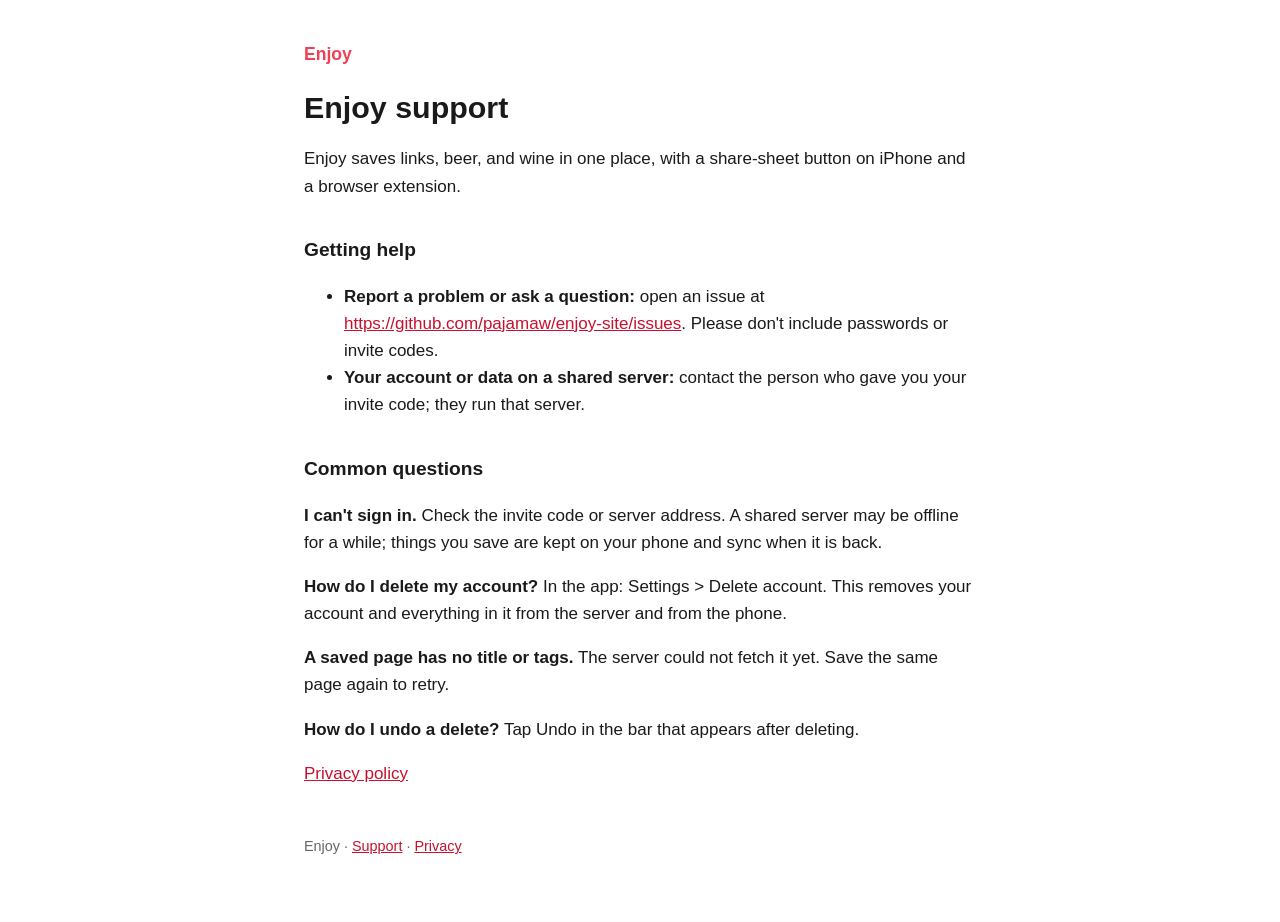
==== index.html @ d491ee85 "Enjoy support and privacy pages" ====
<!doctype html><html lang="en"><head><meta charset="utf-8"><meta name="viewport" content="width=device-width,initial-scale=1"><title>Enjoy support</title><link rel="stylesheet" href="style.css"></head><body><header><a href="./">Enjoy</a></header>
<h1 id="enjoy-support">Enjoy support</h1>
<p>Enjoy saves links, beer, and wine in one place, with a share-sheet
button on iPhone and a browser extension.</p>
<h2 id="getting-help">Getting help</h2>
<ul>
<li><strong>Report a problem or ask a question:</strong> open an issue
at <a
href="https://github.com/pajamaw/enjoy-site/issues">https://github.com/pajamaw/enjoy-site/issues</a>.
Please don't include passwords or invite codes.</li>
<li><strong>Your account or data on a shared server:</strong> contact
the person who gave you your invite code; they run that server.</li>
</ul>
<h2 id="common-questions">Common questions</h2>
<p><strong>I can't sign in.</strong> Check the invite code or server
address. A shared server may be offline for a while; things you save are
kept on your phone and sync when it is back.</p>
<p><strong>How do I delete my account?</strong> In the app: Settings
&gt; Delete account. This removes your account and everything in it from
the server and from the phone.</p>
<p><strong>A saved page has no title or tags.</strong> The server could
not fetch it yet. Save the same page again to retry.</p>
<p><strong>How do I undo a delete?</strong> Tap Undo in the bar that
appears after deleting.</p>
<p><a href="privacy.html">Privacy policy</a></p>
<footer>Enjoy · <a href="./">Support</a> · <a href="privacy.html">Privacy</a></footer></body></html>
---- style.css ----
:root{color-scheme:light dark}
body{font:17px/1.6 -apple-system,BlinkMacSystemFont,"Segoe UI",sans-serif;max-width:42rem;margin:0 auto;padding:2.5rem 1.25rem 4rem;color:#1a1a1a;background:#fff}
h1{font-size:1.9rem;line-height:1.2}h2{font-size:1.2rem;margin-top:2.2rem}
a{color:#c8102e}code{font-size:.9em;background:#f3f3f1;padding:.1em .3em;border-radius:4px}
header a{font-weight:700;text-decoration:none;color:#ef4056;font-size:1.1rem}
footer{margin-top:3rem;font-size:.9rem;color:#666}
@media(prefers-color-scheme:dark){body{background:#1a1a1a;color:#f2f2f2}a{color:#ff6b7d}code{background:#2a2a2a}footer{color:#aaa}}
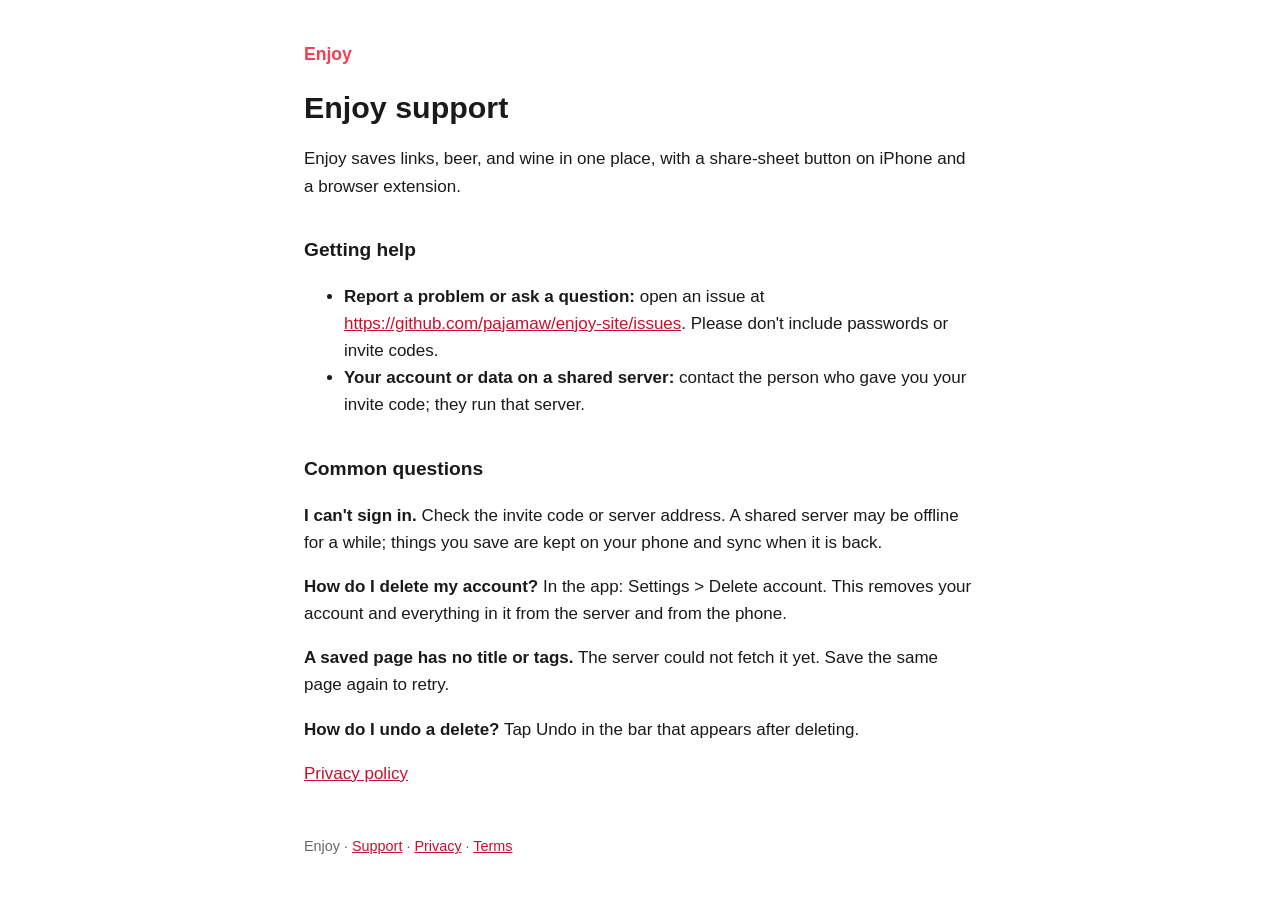
==== commit 1b96dc39: "Terms of use" ====
--- a/index.html
+++ b/index.html
@@ -23,4 +23,4 @@
 <p><strong>How do I undo a delete?</strong> Tap Undo in the bar that
 appears after deleting.</p>
 <p><a href="privacy.html">Privacy policy</a></p>
-<footer>Enjoy · <a href="./">Support</a> · <a href="privacy.html">Privacy</a></footer></body></html>
+<footer>Enjoy · <a href="./">Support</a> · <a href="privacy.html">Privacy</a> · <a href="terms.html">Terms</a></footer></body></html>
